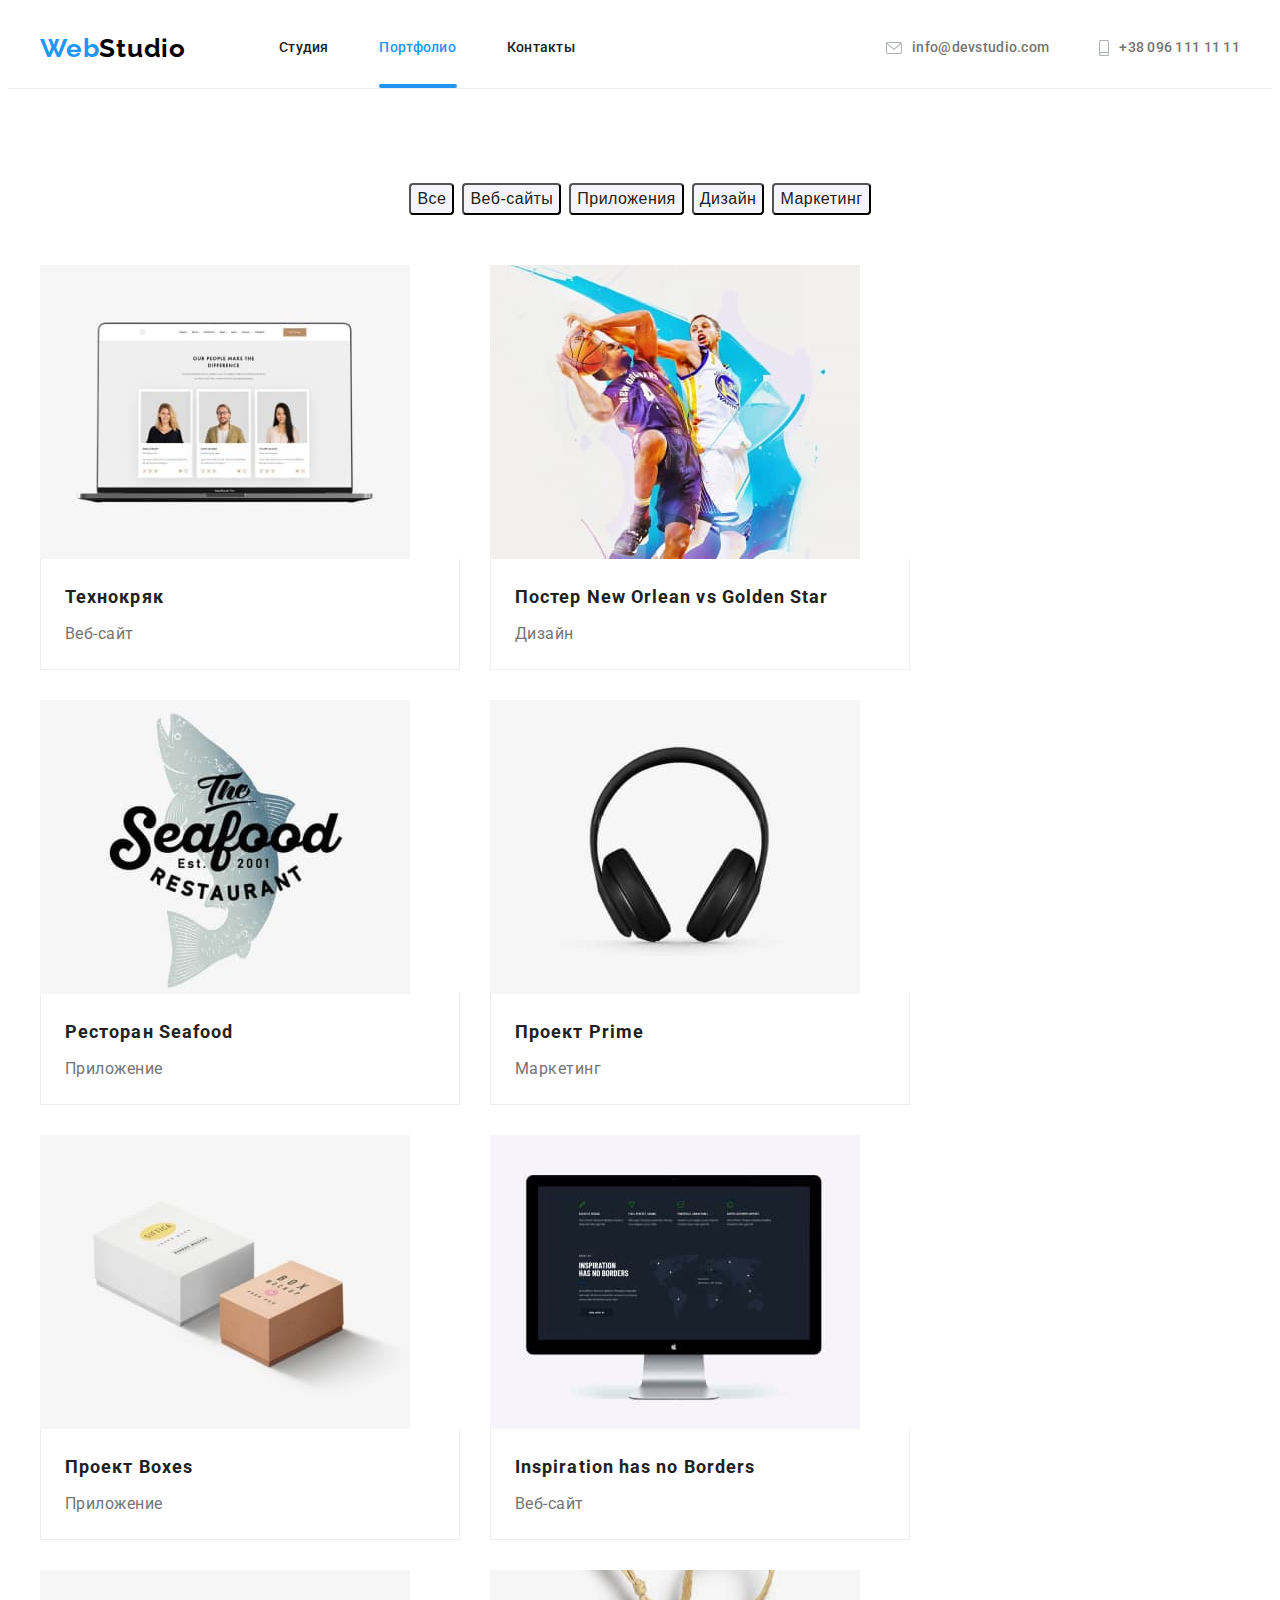
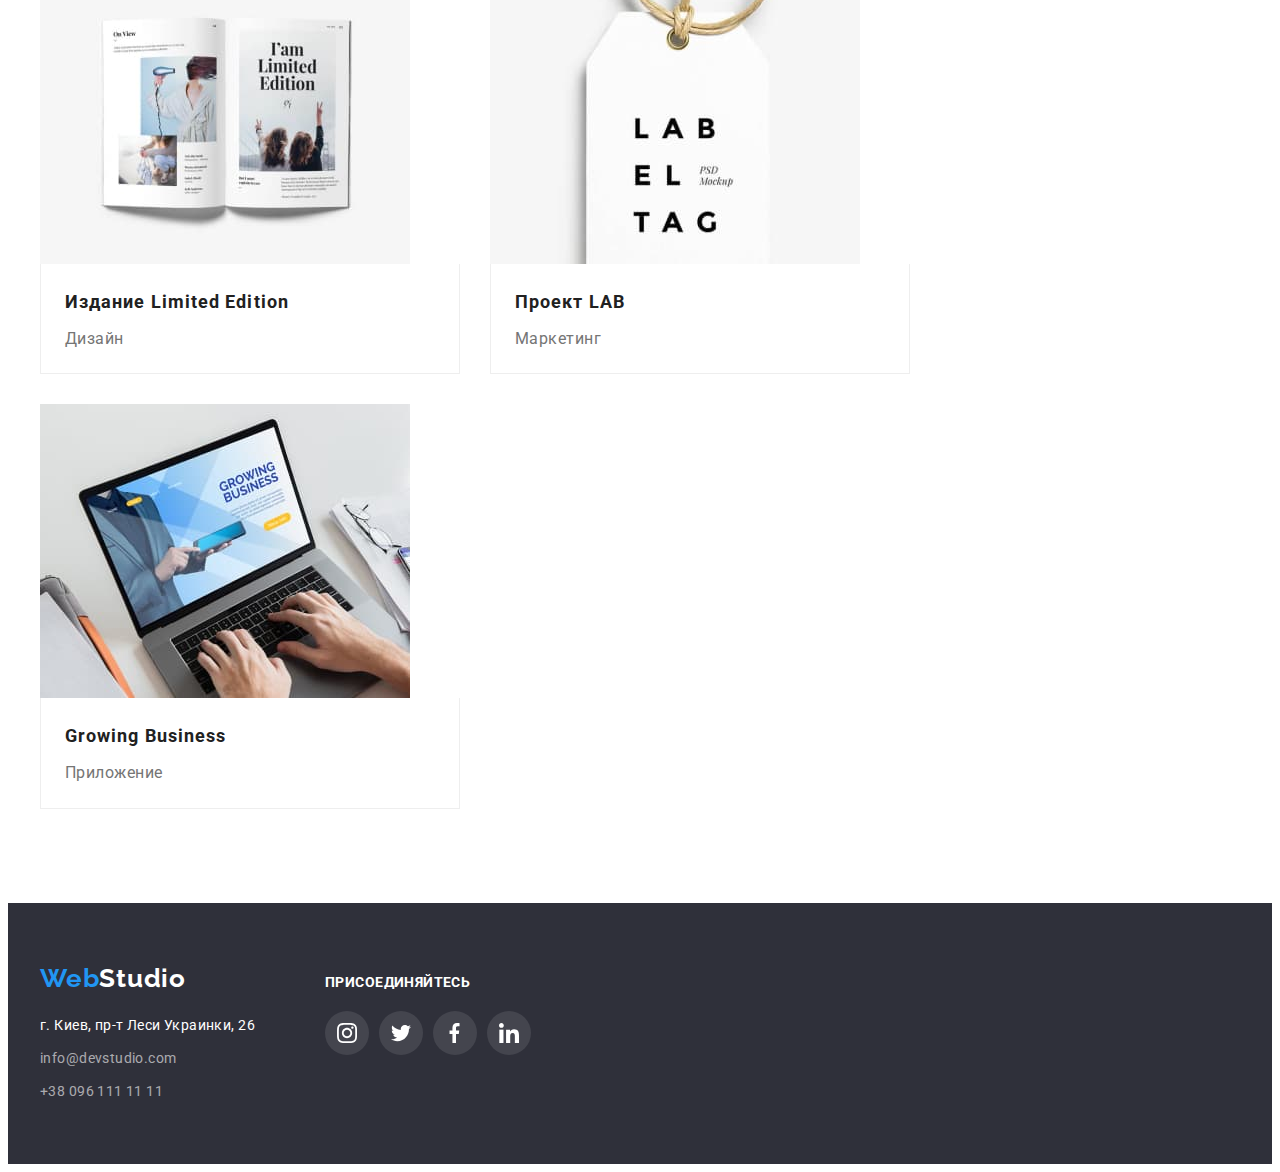
==== portfolio.html @ 6bd41afa "added files from previous work" ====
<!DOCTYPE html>
<html lang="ru">

<head>
    <meta charset="UTF-8">
    <meta http-equiv="X-UA-Compatible" content="IE=edge">
    <meta name="viewport" content="width=device-width, initial-scale=1.0">
    <title>Document</title>
    <link rel="stylesheet" href="https://cdnjs.cloudflare.com/ajax/libs/modern-normalize/1.0.0/modern-normalize.min.css" integrity="sha512-ISS7cAi1PEhQ8jnbJpJZMd29NlhNj4AWYyLOSp2CE/CsHxTCu+r+t0D2yoJudVrd0/8fTVPUVDzY5Tvli75u/g==" crossorigin="anonymous" />
    <link rel="preconnect" href="https://fonts.gstatic.com">
    <link rel="stylesheet" href="https://fonts.googleapis.com/css2?family=Raleway:wght@700&family=Roboto:wght@400;500;700;900&display=swap">
    <link rel="stylesheet" href="./css/styles.css">
</head>
<body>

    <header class="header">
        <div class="container">
            <nav class="navigation">
                <a class="logo-link link" lang="en" href="./index.html">
                    Web<span class="logo-part">Studio</span>
                </a>
                <ul class="navigation-list list">
                    <li class="navigation-item">
                        <a class="navigation-link link" href="./index.html">Студия</a>
                    </li>
                    <li class="navigation-item">
                        <a class="navigation-link link active-link-portfolio" href="./portfolio.html">Портфолио</a>
                    </li>
                    <li class="navigation-item">
                        <a class="navigation-link link" href="">Контакты</a>
                    </li>
                </ul>
            </nav>
            <ul class="contact">
                <li class="contact-list list">
                    <a class="contact-link link" lang="en" href="mailto:info@devstudio.com">
                        <svg class="contact-icon" width="16" height="12">
                            <use href="./images/sprite.svg#icon-envelope"></use>
                        </svg>
                        info@devstudio.com
                    </a>
                </li>
                <li class="contact-list list">
                    <a class="contact-link link" href="tel:+380961111111">
                        <svg class="contact-icon" width="10" height="16">
                            <use href="./images/sprite.svg#icon-smartphone"></use>
                        </svg>
                        +38 096 111 11 11
                    </a>
                </li>
            </ul>
        </div>
    </header>

    <main class="portfolio">
        <section class="portfolio-section">
            <div class="container">
                <h1 class="title visually-hidden">Портфолио</h1>
                <h2 class="subtitle visually-hidden">Резаделы портфолио</h2>
                <ul class="portfolio-list-btn list">
                    <li class="portfolio-item-btn">
                        <button class="portfolio-btn" type="button">Все</button>
                    </li>
                    <li class="portfolio-item-btn">
                        <button class="portfolio-btn" type="button">Веб-сайты</button>
                    </li>
                    <li class="portfolio-item-btn">
                        <button class="portfolio-btn" type="button">Приложения</button>
                    </li>
                    <li class="portfolio-item-btn">
                        <button class="portfolio-btn" type="button">Дизайн</button>
                    </li>
                    <li class="portfolio-item-btn">
                        <button class="portfolio-btn" type="button">Маркетинг</button>
                    </li>
                </ul>
                <ul class="portfolio-list list">
                    <li class="portfolio-item">
                        <a class="portfolio-link link" href="">
                            <div class="portfolio-content-wrapper">
                                <img src="./images/portfolio/img-website-techno-crack.jpg" 
                                    alt="ноутбук с открытым сайтом" width="370" height="294">
                                <p class="overlay">
                                    Технокряк это современная площадка распространения коронавируса. Компании используют эту платформу для цифрового
                                    шпионажа и атак на защищённые сервера конкурентов.
                                </p>
                            </div>
                            <div class="portfolio-block">
                                <h3 class="portfolio-title" class="portfolio-title">Технокряк</h3>
                                <p class="portfolio-description">Веб-сайт</p>
                            </div>
                        </a>
                    </li>
                    <li class="portfolio-item">
                        <a class="portfolio-link link" href="">
                            <div class="portfolio-content-wrapper">
                                <img src="./images/portfolio/img-design-poster-new-orlean-vs-golden-star.jpg"
                                    alt="игра в баскетбол между двумя игроками" width="370" height="294">
                                <p class="overlay">
                                    Технокряк это современная площадка распространения коронавируса. Компании используют эту платформу для цифрового
                                    шпионажа и атак на защищённые сервера конкурентов.
                                </p>
                            </div>
                            <div class="portfolio-block">
                                <h3 class="portfolio-title">Постер New Orlean vs Golden Star</h3>
                                <p class="portfolio-description">Дизайн</p>
                            </div>
                        </a>
                    </li>
                    <li class="portfolio-item">
                        <a class="portfolio-link link" href="">
                            <div class="portfolio-content-wrapper">
                                <img src="./images/portfolio/img-attachment-restaurant-seafood.jpg" 
                                    alt="эмблема ресторана" width="370" height="294">
                                <p class="overlay">
                                    Технокряк это современная площадка распространения коронавируса. Компании используют эту платформу для цифрового
                                    шпионажа и атак на защищённые сервера конкурентов.
                                </p>
                            </div>
                            <div class="portfolio-block">
                                <h3 class="portfolio-title">Ресторан Seafood</h3>
                                <p class="portfolio-description">Приложение</p>
                            </div>
                        </a>
                    </li>
                    <li class="portfolio-item">
                        <a class="portfolio-link link" href="">
                            <div class="portfolio-content-wrapper">
                                <img src="./images/portfolio/img-marketing-project-prime.jpg" 
                                    alt="черные наушники" width="370" height="294">
                                <p class="overlay">
                                    Технокряк это современная площадка распространения коронавируса. Компании используют эту платформу для цифрового
                                    шпионажа и атак на защищённые сервера конкурентов.
                                </p>
                            </div>
                            <div class="portfolio-block">
                                <h3 class="portfolio-title">Проект Prime</h3>
                                <p class="portfolio-description">Маркетинг</p>
                            </div>
                        </a>
                    </li>
                    <li class="portfolio-item">
                        <a class="portfolio-link link" href="">
                            <div class="portfolio-content-wrapper">
                                <img src="./images/portfolio/img-attachment-project-boxes.jpg" 
                                    alt="два ящика лежат друг возле друга" width="370" height="294">
                                <p class="overlay">
                                    Технокряк это современная площадка распространения коронавируса. Компании используют эту платформу для цифрового
                                    шпионажа и атак на защищённые сервера конкурентов.
                                </p>
                            </div>
                            <div class="portfolio-block">
                                <h3 class="portfolio-title">Проект Boxes</h3>
                                <p class="portfolio-description">Приложение</p>
                            </div>
                        </a>
                    </li>
                    <li class="portfolio-item">
                        <a class="portfolio-link link" href="">
                            <div class="portfolio-content-wrapper">
                                <img src="./images/portfolio/img-website-inspiration-has-no-borders.jpg" 
                                    alt="монитор на котором открыт сайт" width="370" height="294">
                                <p class="overlay">
                                    Технокряк это современная площадка распространения коронавируса. Компании используют эту платформу для цифрового
                                    шпионажа и атак на защищённые сервера конкурентов.
                                </p>
                            </div>
                            <div class="portfolio-block">
                                <h3 class="portfolio-title" lang="en">Inspiration has no Borders</h3>
                                <p class="portfolio-description">Веб-сайт</p>
                            </div>
                        </a>
                    </li>
                    <li class="portfolio-item">
                        <a class="portfolio-link link" href="">
                            <div class="portfolio-content-wrapper">
                                <img src="./images/portfolio/img-design-edition-limited-edition.jpg" 
                                    alt="открытая книга" width="370" height="294">
                                <p class="overlay">
                                    Технокряк это современная площадка распространения коронавируса. Компании используют эту платформу для цифрового
                                    шпионажа и атак на защищённые сервера конкурентов.
                                </p>
                            </div>
                            <div class="portfolio-block">
                                <h3 class="portfolio-title">Издание Limited Edition</h3>
                                <p class="portfolio-description">Дизайн</p>
                            </div>
                        </a>
                    </li>
                    <li class="portfolio-item">
                        <a class="portfolio-link link" href="">
                            <div class="portfolio-content-wrapper">
                                <img src="./images/portfolio/img-marketing-project-lab.jpg" 
                                    alt="белый жетон" width="370" height="294">
                                <p class="overlay">
                                    Технокряк это современная площадка распространения коронавируса. Компании используют эту платформу для цифрового
                                    шпионажа и атак на защищённые сервера конкурентов.
                                </p>
                            </div>
                            <div class="portfolio-block">
                                <h3 class="portfolio-title">Проект LAB</h3>
                                <p class="portfolio-description">Маркетинг</p>
                            </div>
                        </a>
                    </li>
                    <li class="portfolio-item">
                        <a class="portfolio-link link" href="">
                            <div class="portfolio-content-wrapper">
                                <img src="./images/portfolio/img-attachment-growing-business.jpg" 
                                alt="ноутбук на котором видны руки человека" width="370" height="294">
                                <p class="overlay">
                                    Технокряк это современная площадка распространения коронавируса. Компании используют эту платформу для цифрового
                                    шпионажа и атак на защищённые сервера конкурентов.
                                </p>
                            </div>
                            <div class="portfolio-block">
                                <h3 class="portfolio-title" lang="en">Growing Business</h3>
                                <p class="portfolio-description">Приложение</p>
                            </div>
                        </a>
                    </li>
                </ul>
            </div>
        </section>
    </main>

    <footer class="footer">
        <div class="container">
            <div class="footer-contact-box">
                <a class="footer-logo-link link" lang="en" href="./index.html">
                    Web<span class="logo-part-two">Studio</span>
                </a>
                <address class="address">
                    <ul class="address-list list">
                        <li class="address-item">
                            <a class="address-links link" href="https://goo.gl/maps/jgwV1go1cH7ySbFs9" target="_blank"
                                rel="noopener noreferrel">г. Киев, пр-т Леси Украинки, 26</a>
                        </li>
                        <li class="address-item">
                            <a class="address-link link" lang="en" href="mailto:info@devstudio.com">info@devstudio.com</a>
                        </li>
                        <li class="address-item">
                            <a class="address-link link" href="tel:+380961111111">+38 096 111 11 11</a>
                        </li>
                    </ul>
                </address>
            </div>
            <div class="footer-social-box">
                <h3 class="footer-social-title">присоединяйтесь</h3>
                <ul class="social-list list">
                    <li class="social-list-item-black">
                        <a class="social-list-link-black link" href="">
                            <svg class="social-list-icon-black" width="20" height="20">
                                <use href="./images/sprite.svg#icon-instagram"></use>
                            </svg>
                        </a>
                    </li>
                    <li class="social-list-item-black">
                        <a class="social-list-link-black link" href="">
                            <svg class="social-list-icon-black" width="20" height="20">
                                <use href="./images/sprite.svg#icon-twitter"></use>
                            </svg>
                        </a>
                    </li>
                    <li class="social-list-item-black">
                        <a class="social-list-link-black link" href="">
                            <svg class="social-list-icon-black" width="20" height="20">
                                <use href="./images/sprite.svg#icon-facebook"></use>
                            </svg>
                        </a>
                    </li>
                    <li class="social-list-item-black">
                        <a class="social-list-link-black link" href="">
                            <svg class="social-list-icon-black" width="20" height="20">
                                <use href="./images/sprite.svg#icon-linkedin"></use>
                            </svg>
                        </a>
                    </li>
                </ul>
            </div>
        </div>
    </footer>

</body>
</html>
---- css/styles.css ----
h1,
h2,
h3,
h4,
h5,
h6,
p {
  margin: 0;
}
ul,
ol {
  margin: 0;
  padding: 0;
}
img {
  display: block;
}
.link {
  text-decoration: none;
}
.list {
  list-style: none;
}

:root {
  --main-font: "Roboto", sans-serif;
  --secondary-font: "Raleway", sans-serif;
  --main-color: #212121;
  --accent-color: #2196f3;
  --secondary-color: #ffffff;
  --text-color: #757575;
  --logo-color: #000000;
  --bg-main-color: #2f303a;
  --bg-accent-color: #f5f4fa;
  --bg-button-color: #188ce8;
  --icon-color: #afb1b8;
  --section-pt: 94px;
  --section-pb: 94px;
  --pt: 15px;
  --pb: 15px;
}

body {
  font-family: var(--main-font);
  color: var(--text-color);
}

.visually-hidden {
  position: absolute !important;
  clip: rect(1px 1px 1px 1px); /* IE6, IE7 */
  clip: rect(1px, 1px, 1px, 1px);
  padding: 0 !important;
  border: 0 !important;
  height: 1px !important;
  width: 1px !important;
  overflow: hidden;
}

.container {
  width: 1200px;
  margin: 0 auto;
  padding-left: 15px;
  padding-right: 15px;
}
/* ============= COMPONENTS ============= */
.title {
  font-weight: 900;
  font-size: 44px;
  line-height: 1.36;
  letter-spacing: 0.06em;
  text-transform: uppercase;
  color: var(--secondary-color);
  max-width: 696px;
  margin: 0 auto;
}
.subtitle {
  font-weight: 700;
  font-size: 36px;
  line-height: 1.16;
  text-align: center;
  letter-spacing: 0.03em;
  color: var(--main-color);
  margin-bottom: 50px;
}
.social-list {
  display: flex;
  align-items: center;
  justify-content: space-between;
}
.social-list-item-black:not(:last-child) {
  margin-right: 10px;
}
.social-list-link {
  display: flex;
  justify-content: center;
  align-items: center;
  width: 44px;
  height: 44px;
  border-radius: 50%;
  transition: background-color 250ms cubic-bezier(0.4, 0, 0.2, 1);
}
.social-list-link-black {
  display: flex;
  justify-content: center;
  align-items: center;
  width: 44px;
  height: 44px;
  border-radius: 50%;
  background-color: rgba(255, 255, 255, 0.1);
  transition: background-color 250ms cubic-bezier(0.4, 0, 0.2, 1);
}
.social-list-icon {
  fill: var(--icon-color);
  transition: fill 250ms cubic-bezier(0.4, 0, 0.2, 1);
}
.social-list-icon-black {
  fill: var(--secondary-color);
}
.social-list-link:hover,
.social-list-link:focus {
  background-color: var(--accent-color);
}
.social-list-link-black:hover,
.social-list-link-black:focus {
  background-color: var(--accent-color);
}
.social-list-link:hover .social-list-icon,
.social-list-link:focus .social-list-icon {
  fill: var(--secondary-color);
}

/* ============= END COMPONENTS ============= */

/*-----------------HEADER--------------------*/
.header {
  font-weight: 500;
  font-size: 14px;
  line-height: 1.14;
  letter-spacing: 0.02em;
  border-bottom: 1px solid #ececec;
}
.header .container {
  display: flex;
  align-items: center;
}
.navigation {
  display: flex;
  align-items: center;
}
.logo-link {
  font-family: var(--secondary-font);
  font-weight: 700;
  font-size: 26px;
  line-height: 1.19;
  letter-spacing: 0.03em;
  color: var(--accent-color);
  margin-right: 93px;
}
.logo-part {
  color: var(--logo-color);
}
.navigation-list {
  display: flex;
  align-items: center;
}
.navigation-item:not(:last-child) {
  margin-right: 50px;
}
.navigation-link {
  color: var(--main-color);
  padding-top: 32px;
  transition: color 250ms cubic-bezier(0.4, 0, 0.2, 1);
}
.navigation-link:hover,
.navigation-link:focus {
  color: var(--accent-color);
}
.active-link {
  color: var(--accent-color);
  display: flex;
  align-items: center;
  flex-direction: column;
  
}
.active-link::after {
  content: "";
  display: inline-block;
  margin-top: 28px;
  background-color: var(--accent-color);
  border-radius: 2px;
  width: 48px;
  height: 4px;
}
.active-link-portfolio{
  color: var(--accent-color);
  display: flex;
  align-items: center;
  flex-direction: column;
  
}
.active-link-portfolio::after {
  content: "";
  display: inline-block;
  margin-top: 28px;
  background-color: var(--accent-color);
  border-radius: 2px;
  width: 78px;
  height: 4px;
}


.contact {
  display: flex;
  align-items: center;
  margin-left: auto;
}
.contact-list:not(:last-child) {
  margin-right: 50px;
}
.contact-link {
  display: flex;
  align-items: center;
  justify-content: center;
  color: var(--text-color);
  padding-top: 10px;
  padding-bottom: 10px;
  transition: color 250ms cubic-bezier(0.4, 0, 0.2, 1);
}
.contact-icon {
  fill: var(--icon-color);
  margin-right: 10px;
  transition: fill 250ms cubic-bezier(0.4, 0, 0.2, 1);
}
.contact-link:hover,
.contact-link:focus {
  color: var(--accent-color);
}
.contact-link:hover .contact-icon,
.contact-link:focus .contact-icon {
  fill: var(--accent-color);
}
/*-----------------END HEADER--------------------*/

/*-----------------MAIN--------------------*/
/*-----------------HERO--------------------*/
.hero {
  max-width: 1600px;
  margin: 0 auto;
  background-color: var(--bg-main-color);
  background-image: linear-gradient(
      rgba(47, 48, 58, 0.4),
      rgba(47, 48, 58, 0.4)
    ),
    url(../images/hero/img-bg.jpg);
  background-repeat: no-repeat;
  background-size: cover;
}
.hero .container {
  text-align: center;
  padding: 200px 0;
}
.modal-btn {
  min-width: 136px;
  padding: 10px 32px;
  margin-top: 30px;
  font-weight: 700;
  font-size: 16px;
  line-height: 1.87;
  letter-spacing: 0.06em;
  cursor: pointer;
  color: var(--secondary-color);
  background-color: var(--accent-color);
  box-shadow: 0px 4px 4px rgba(0, 0, 0, 0.15);
  border-radius: 4px;
  transition: background-color 250ms cubic-bezier(0.4, 0, 0.2, 1);
}

.modal-btn:hover,
.modal-btn:focus {
  background-color: var(--bg-button-color);
}
/*-----------------END HERO--------------------*/

/*-----------------ABOUT--------------------*/
.about {
  padding-top: var(--section-pt);
  padding-bottom: 47px;
}

.about .container {
  display: flex;
  align-items: center;
}
.about-list {
  display: flex;
  flex-wrap: wrap;
  margin-left: -30px;
  margin-top: -30px;
}
.about-item {
  flex-basis: calc(100% / 4 - 30px);
  margin-left: 30px;
  margin-top: 30px;
}
.about-box {
  width: 270px;
  height: 120px;
  display: flex;
  justify-content: center;
  align-items: center;
  margin-bottom: 30px;
  background: var(--bg-accent-color);
  border-radius: 4px;
}
.about-title {
  font-weight: 700;
  font-size: 14px;
  line-height: 1.14;
  letter-spacing: 0.03em;
  text-transform: uppercase;
  color: var(--main-color);
  margin-bottom: 10px;
}
.about-description {
  font-size: 14px;
  line-height: 1.71;
  letter-spacing: 0.03em;
}
/*-----------------END ABOUT------------------------*/

/*-----------------DOING------------------------*/
.doing {
  padding-top: 47px;
  padding-bottom: var(--section-pb);
}
.doing-list {
  display: flex;
  flex-wrap: wrap;
  margin-left: -30px;
  margin-top: -30px;
}
.doing-item {
  position: relative;
  flex-basis: calc(100% / 3 - 30px);
  margin-left: 30px;
  margin-top: 30px;
}

.doing-wrapper-description{
  position: absolute;
  bottom: 0;
  left: 0;
  width: 100%;
  padding-top: 27px;
  padding-bottom: 27px;
  font-weight: 700;
  font-size: 14px;
  line-height: 1.14;
  text-align: center;
  letter-spacing: 0.03em;
  text-transform: uppercase;
  background-color: rgba(47, 48, 58, 0.8);
  color: var(--secondary-color);
}
/*-----------------END DOING------------------------*/

/*-----------------OUR TEAM--------------------*/
.team {
  padding-top: var(--section-pt);
  padding-bottom: var(--section-pb);
  background-color: var(--bg-accent-color);
}
.team-list {
  display: flex;
  flex-wrap: wrap;
  margin-left: -30px;
  margin-top: -30px;
}
.team-item {
  flex-basis: calc(100% / 4 - 30px);
  margin-left: 30px;
  margin-top: 30px;
}
.team-box {
  padding: 30px 32px;
  background-color: var(--secondary-color);
  box-shadow: 0px 1px 3px rgba(0, 0, 0, 0.12), 0px 1px 1px rgba(0, 0, 0, 0.14),
    0px 2px 1px rgba(0, 0, 0, 0.2);
  border-radius: 0px 0px 4px 4px;
}
.team-title {
  font-weight: 500;
  font-size: 16px;
  line-height: 1.18;
  text-align: center;
  letter-spacing: 0.03em;
  color: var(--main-color);
  margin-bottom: 10px;
}
.team-description {
  font-size: 16px;
  line-height: 1.18;
  text-align: center;
  letter-spacing: 0.03em;
  margin-bottom: 16px;
}

/*-----------------END OUR TEAM--------------------*/

/*-----------------CUSTOMERS--------------------*/
.customers {
  padding-top: var(--section-pt);
  padding-bottom: var(--section-pb);
}
.customers-list {
  display: flex;
  flex-wrap: wrap;
  margin-left: -30px;
  margin-top: -30px;
}
.customers-item {
  flex-basis: calc(100% / 6 - 30px);
  margin-left: 30px;
  margin-top: 30px;
}
.customers-link {
  display: flex;
  justify-content: center;
  align-items: center;
  width: 170px;
  height: 90px;
  border: 1px solid var(--icon-color);
  border-radius: 4px;
  fill: var(--icon-color);
  transition: border 250ms cubic-bezier(0.4, 0, 0.2, 1);
}
.customers-icon{
  transition: fill 250ms cubic-bezier(0.4, 0, 0.2, 1);
}

.customers-link:hover,
.customers-link:focus {
  border: 1px solid var(--accent-color);
}
.customers-link:hover .customers-icon,
.customers-link:focus .customers-icon {
  fill: var(--accent-color);
}

/*-----------------END CUSTOMERS--------------------*/

/*-----------------PORTFOLIO--------------------*/
.portfolio-section {
  padding-top: var(--section-pt);
  padding-bottom: var(--section-pb);
}

.portfolio-list-btn {
  display: flex;
  justify-content: center;
  margin-bottom: 50px;
  margin-left: -8px;
}
.portfolio-item-btn {
  margin-left: 8px;
}

.portfolio-btn {
  font-weight: 500;
  font-size: 16px;
  line-height: 1.62;
  text-align: center;
  letter-spacing: 0.03em;
  cursor: pointer;
  color: var(--main-color);
  background-color: var(--bg-accent-color);
  border-radius: 4px;
  transition: color 250ms cubic-bezier(0.4, 0, 0.2, 1), background-color 250ms cubic-bezier(0.4, 0, 0.2, 1), box-shadow 250ms cubic-bezier(0.4, 0, 0.2, 1);
}
.portfolio-btn:hover,
.portfolio-btn:focus {
  color: var(--secondary-color);
  background-color: var(--accent-color);
  box-shadow: 0px 3px 1px rgba(0, 0, 0, 0.1), 0px 1px 2px rgba(0, 0, 0, 0.08),
    0px 2px 2px rgba(0, 0, 0, 0.12);
}
.portfolio-list {
  display: flex;
  flex-wrap: wrap;
  margin-left: -30px;
  margin-top: -30px;
}
.portfolio-item {
  flex-basis: calc(100% / 3 - 30px);
  margin-left: 30px;
  margin-top: 30px;
}
.portfolio-link {
  display: block;
  transition: box-shadow 250ms cubic-bezier(0.4, 0, 0.2, 1);
}

.portfolio-link:hover {
  box-shadow: 0px 1px 1px rgba(0, 0, 0, 0.12), 0px 4px 4px rgba(0, 0, 0, 0.06),
    1px 4px 6px rgba(0, 0, 0, 0.16);
}

.portfolio-content-wrapper{
  position: relative;
  overflow: hidden;
}

.overlay{
  position: absolute;
  top: 0;
  left: 0;
  height: 100%;
  padding: 63px 24px;
  font-weight: 400;
  font-size: 18px;
  line-height: 1.56;
  letter-spacing: 0.03em;
  background: rgba(33, 150, 243, 0.9);
  color: var(--secondary-color);
  overflow: auto;
  transform: translateY(100%);
  transition: transform 250ms cubic-bezier(0.4, 0, 0.2, 1);
}
.portfolio-link:focus .overlay,
.portfolio-link:hover .overlay{
  transform: translateY(0%);
}


.portfolio-block {
  width: 370px;
  border: 1px solid #eeeeee;
  border-top: none;
  padding: 20px 24px;
}
.portfolio-title {
  font-weight: 700;
  font-size: 18px;
  line-height: 2;
  letter-spacing: 0.06em;
  color: var(--main-color);
  margin-bottom: 4px;
}
.portfolio-description {
  font-size: 16px;
  line-height: 1.87;
  letter-spacing: 0.03em;
  color: var(--text-color);
}


/*-----------------END PORTFOLIO--------------------*/
/*-----------------END MAIN--------------------*/

/*-----------------FOOTER--------------------*/
.footer {
  background-color: var(--bg-main-color);
}
.footer .container {
  display: flex;
  align-items: baseline;
  padding-top: 60px;
  padding-bottom: 60px;
}
.footer-contact-box {
  margin-right: 70px;
}
.footer-logo-link {
  font-family: var(--secondary-font);
  font-weight: 700;
  font-size: 26px;
  line-height: 1.19;
  letter-spacing: 0.03em;
  color: var(--accent-color);
}
.logo-part-two {
  color: var(--secondary-color);
}
.address {
  font-style: normal;
  margin-top: 20px;
}

.address-list {
  font-weight: 400;
  font-size: 14px;
  line-height: 1.71;
  letter-spacing: 0.03em;
}
.address-item:not(:last-child) {
  margin-bottom: 9px;
}
.address-links {
  color: var(--secondary-color);
  margin-bottom: 9px;
  transition: color 250ms cubic-bezier(0.4, 0, 0.2, 1);
}
.address-link {
  color: rgba(255, 255, 255, 0.6);
  transition: color 250ms cubic-bezier(0.4, 0, 0.2, 1);
}
.address-links:hover,
.address-links:focus {
  color: var(--accent-color);
  
}
.address-link:hover,
.address-link:focus {
  color: var(--accent-color);
}

.footer-social-title {
  font-weight: 700;
  font-size: 14px;
  line-height: 1.14;
  letter-spacing: 0.03em;
  text-transform: uppercase;
  color: var(--secondary-color);
  margin-bottom: 20px;
}

/*-----------------END FOOTER--------------------*/

.backdrop{
  position: fixed;
  top: 0;
  left: 0;
  width: 100vw;
  height: 100vh;
  background: rgba(0, 0, 0, 0.2);
  transition: all 250ms cubic-bezier(0.4, 0, 0.2, 1);
}
.modal{
  position: absolute;
  top: 50%;
  left: 50%;
  transform: translate(-50%, -50%);
  width: 528px;
  height: 581px;
  background: var(--secondary-color);
  box-shadow: 0px 1px 3px rgba(0, 0, 0, 0.12), 0px 1px 1px rgba(0, 0, 0, 0.14), 0px 2px 1px rgba(0, 0, 0, 0.2);
  border-radius: 4px;
}
.modal-close-btn{
  position: absolute;
  top: 8px;
  right: 8px;
  width: 30px;
  height: 30px;
  border-radius: 50%;
  background: #FFFFFF;
  border: 1px solid rgba(0, 0, 0, 0.1);
  cursor: pointer;
}

  .is-hidden{
  opacity: 0;
  visibility: hidden;
  pointer-events: none;
}
.icon-close-btn{
  position: absolute;
  top: 50%;
  left: 50%;
  transform: translate(-47%, -47%);
  filter: drop-shadow(0px 4px 4px rgba(0, 0, 0, 0.25)), drop-shadow(0px 4px 4px rgba(0, 0, 0, 0.25));
}
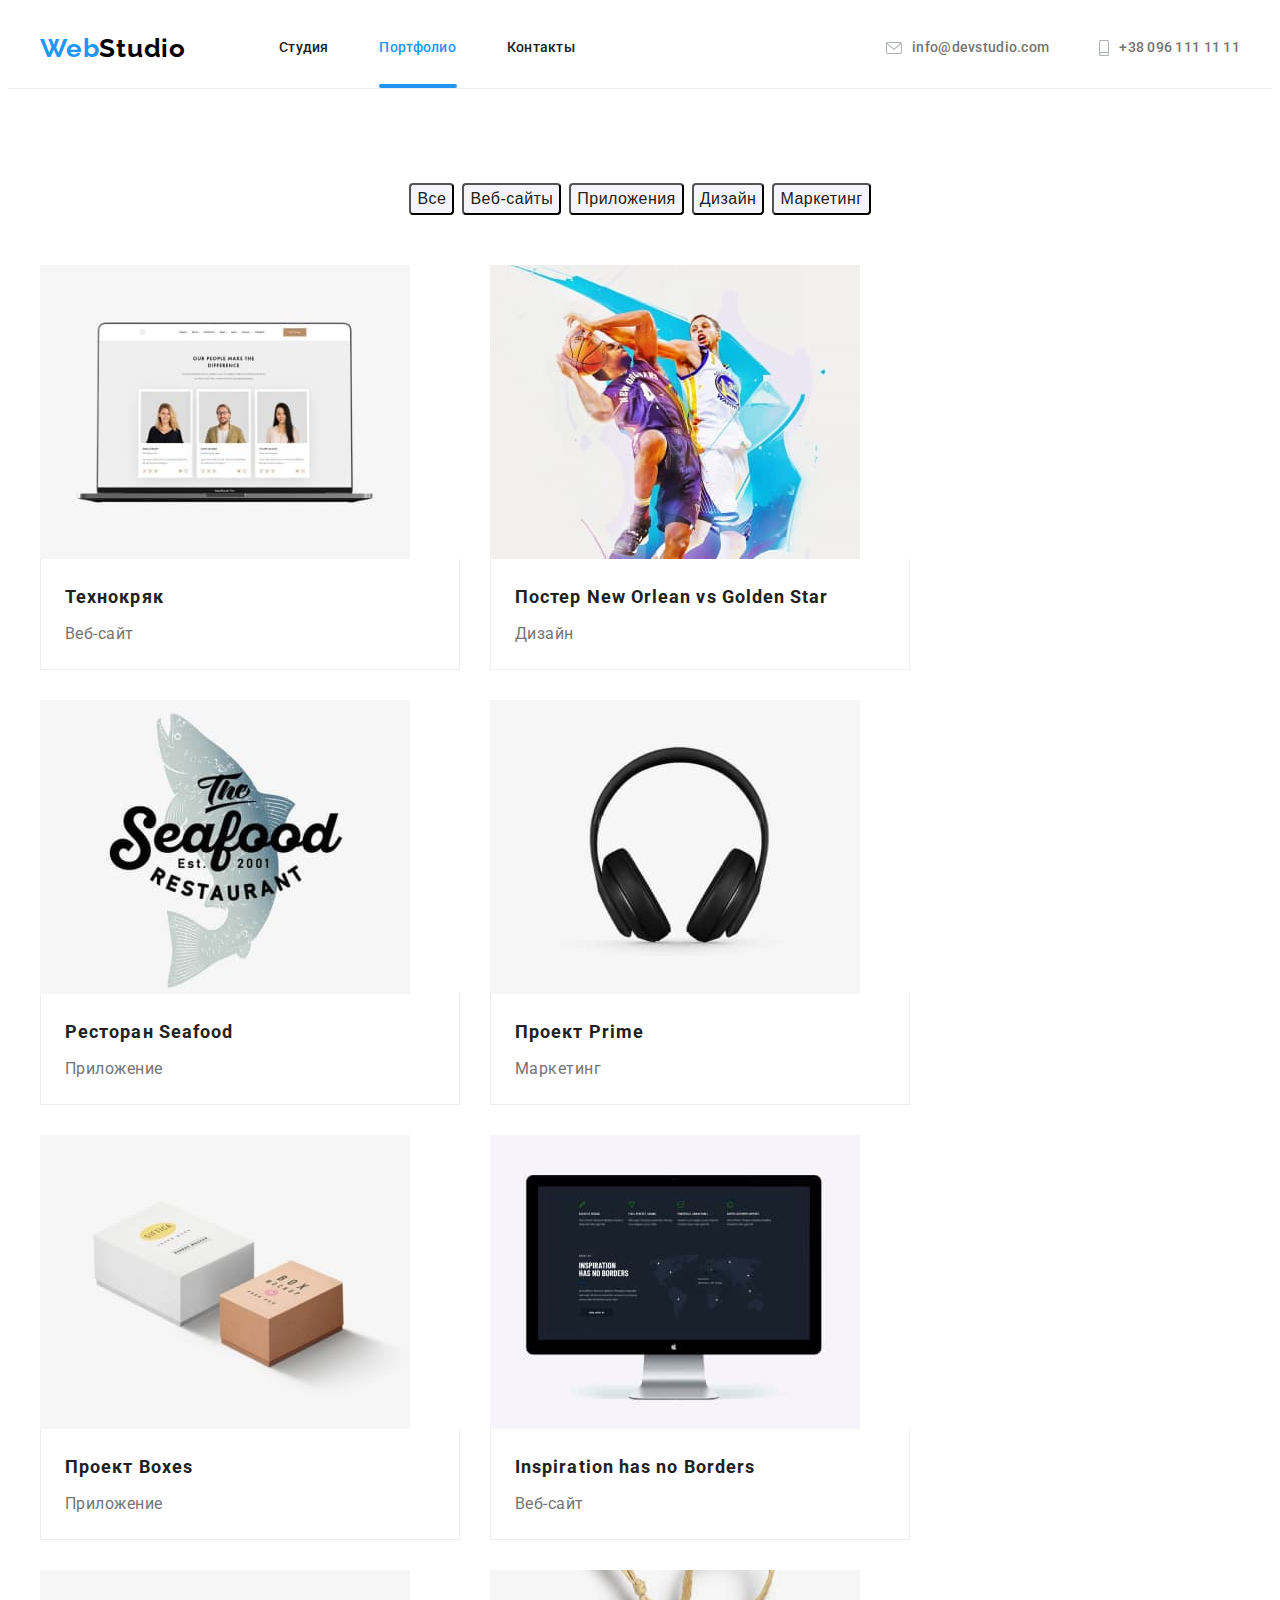
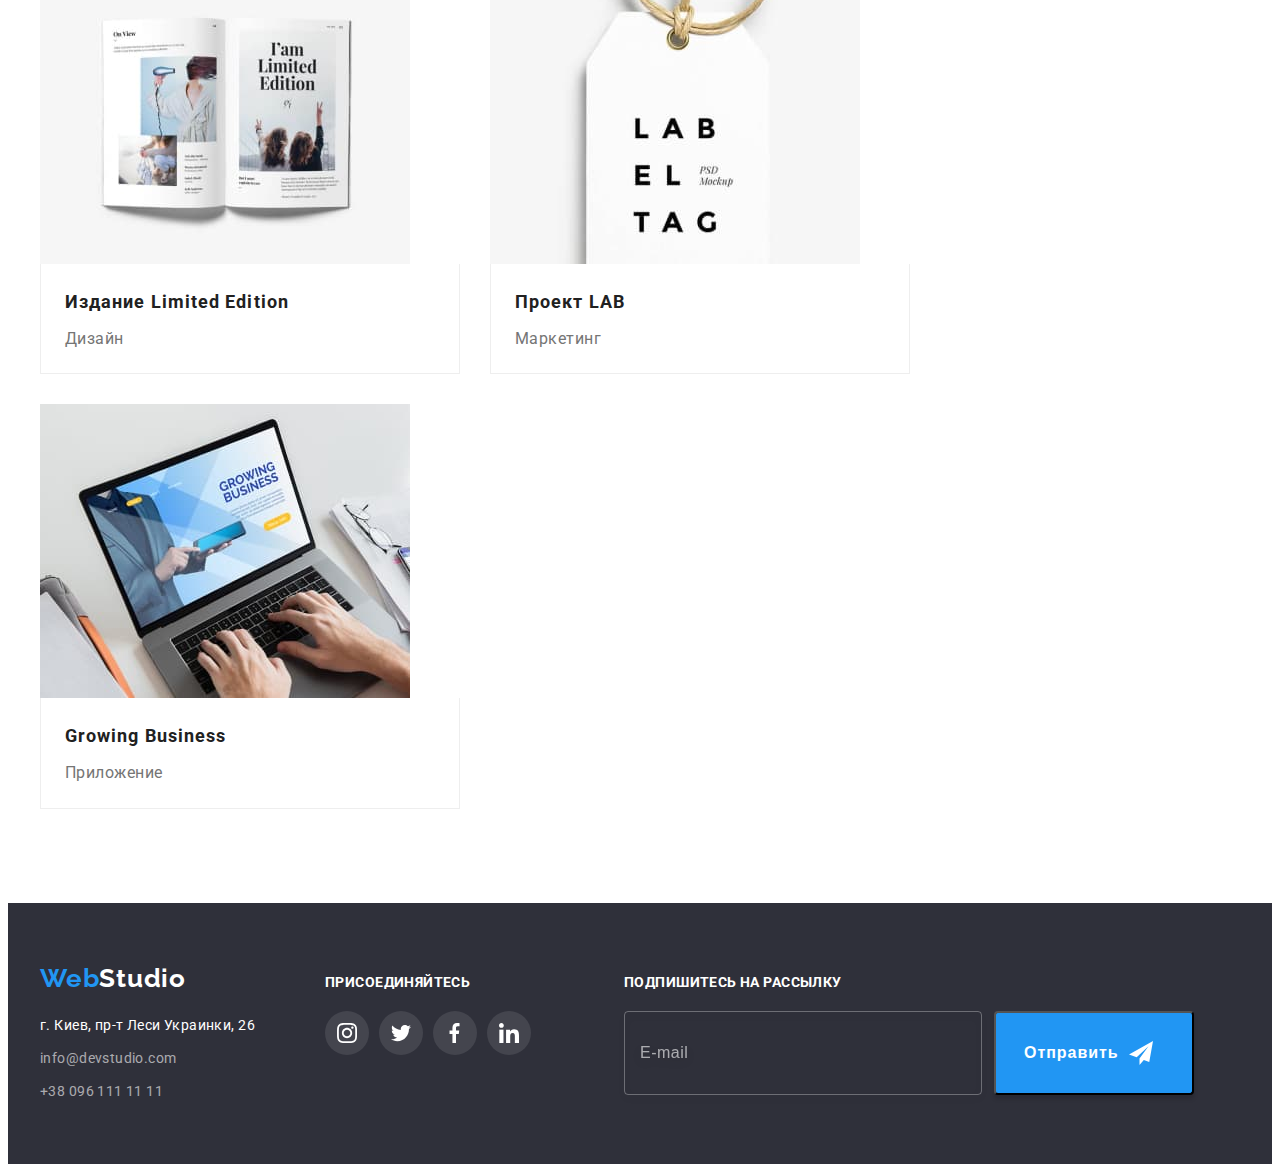
==== commit 7407d09f: "done hw-6" ====
--- a/portfolio.html
+++ b/portfolio.html
@@ -278,6 +278,17 @@
                     </li>
                 </ul>
             </div>
+            <form action="#" class="footer-form">
+                <p class="footer-form-title">Подпишитесь на рассылку</p>
+                <div class="footer-form-box">
+                    <input type="email" name="user-email" class="footer-form-input" placeholder="E-mail" required>
+                    <button type="submit" class="footer-form-btn">Отправить
+                        <svg class="footer-form-icon" width="24" height="24">
+                            <use href="./images/sprite.svg#icon-send"></use>
+                        </svg>
+                    </button>
+                </div>
+            </form>
         </div>
     </footer>
 
--- a/css/styles.css
+++ b/css/styles.css
@@ -180,7 +180,6 @@
   display: flex;
   align-items: center;
   flex-direction: column;
-  
 }
 .active-link::after {
   content: "";
@@ -191,12 +190,11 @@
   width: 48px;
   height: 4px;
 }
-.active-link-portfolio{
+.active-link-portfolio {
   color: var(--accent-color);
   display: flex;
   align-items: center;
   flex-direction: column;
-  
 }
 .active-link-portfolio::after {
   content: "";
@@ -207,7 +205,6 @@
   width: 78px;
   height: 4px;
 }
-
 
 .contact {
   display: flex;
@@ -346,7 +343,7 @@
   margin-top: 30px;
 }
 
-.doing-wrapper-description{
+.doing-wrapper-description {
   position: absolute;
   bottom: 0;
   left: 0;
@@ -434,7 +431,7 @@
   fill: var(--icon-color);
   transition: border 250ms cubic-bezier(0.4, 0, 0.2, 1);
 }
-.customers-icon{
+.customers-icon {
   transition: fill 250ms cubic-bezier(0.4, 0, 0.2, 1);
 }
 
@@ -475,7 +472,9 @@
   color: var(--main-color);
   background-color: var(--bg-accent-color);
   border-radius: 4px;
-  transition: color 250ms cubic-bezier(0.4, 0, 0.2, 1), background-color 250ms cubic-bezier(0.4, 0, 0.2, 1), box-shadow 250ms cubic-bezier(0.4, 0, 0.2, 1);
+  transition: color 250ms cubic-bezier(0.4, 0, 0.2, 1),
+    background-color 250ms cubic-bezier(0.4, 0, 0.2, 1),
+    box-shadow 250ms cubic-bezier(0.4, 0, 0.2, 1);
 }
 .portfolio-btn:hover,
 .portfolio-btn:focus {
@@ -505,12 +504,12 @@
     1px 4px 6px rgba(0, 0, 0, 0.16);
 }
 
-.portfolio-content-wrapper{
+.portfolio-content-wrapper {
   position: relative;
   overflow: hidden;
 }
 
-.overlay{
+.overlay {
   position: absolute;
   top: 0;
   left: 0;
@@ -527,10 +526,9 @@
   transition: transform 250ms cubic-bezier(0.4, 0, 0.2, 1);
 }
 .portfolio-link:focus .overlay,
-.portfolio-link:hover .overlay{
+.portfolio-link:hover .overlay {
   transform: translateY(0%);
 }
-
 
 .portfolio-block {
   width: 370px;
@@ -552,8 +550,6 @@
   letter-spacing: 0.03em;
   color: var(--text-color);
 }
-
-
 /*-----------------END PORTFOLIO--------------------*/
 /*-----------------END MAIN--------------------*/
 
@@ -607,7 +603,6 @@
 .address-links:hover,
 .address-links:focus {
   color: var(--accent-color);
-  
 }
 .address-link:hover,
 .address-link:focus {
@@ -624,9 +619,73 @@
   margin-bottom: 20px;
 }
 
+.footer-form {
+  width: 570px;
+  margin-left: 93px;
+}
+.footer-form-box {
+  display: flex;
+  justify-content: center;
+  margin-top: 20px;
+}
+.footer-form-title {
+  font-weight: 700;
+  font-size: 14px;
+  line-height: 1.14;
+  letter-spacing: 0.03em;
+  text-transform: uppercase;
+  color: var(--secondary-color);
+}
+.footer-form-input {
+  width: 100%;
+  height: 50px;
+  border: 1px solid rgba(255, 255, 255, 0.3);
+  filter: drop-shadow(0px 4px 4px rgba(0, 0, 0, 0.15));
+  border-radius: 4px;
+  transition: border-color 250ms cubic-bezier(0.4, 0, 0.2, 1);
+  margin-right: 12px;
+  padding: 16px 15px;
+  color: var(--secondary-color);
+  background-color: transparent;
+  cursor: pointer;
+}
+
+.footer-form-input::placeholder {
+  font-weight: 400;
+  font-size: 16px;
+  line-height: 1.25;
+  letter-spacing: 0.03em;
+  color: rgba(255, 255, 255, 0.6);
+}
+
+.footer-form-btn {
+  min-width: 200px;
+  padding: 10px 29px 10px 28px;
+  font-weight: 700;
+  font-size: 16px;
+  line-height: 1.87;
+  display: flex;
+  align-items: center;
+  text-align: center;
+  letter-spacing: 0.06em;
+  color: var(--secondary-color);
+  background-color: var(--accent-color);
+  box-shadow: 0px 4px 4px rgba(0, 0, 0, 0.15);
+  border-radius: 4px;
+  cursor: pointer;
+  transition: background-color 250ms cubic-bezier(0.4, 0, 0.2, 1);
+}
+
+.footer-form-btn:hover,
+.footer-form-btn:focus {
+  background-color: var(--bg-button-color);
+}
+.footer-form-icon {
+  margin-left: 10px;
+}
 /*-----------------END FOOTER--------------------*/
 
-.backdrop{
+.backdrop {
   position: fixed;
   top: 0;
   left: 0;
@@ -635,7 +694,7 @@
   background: rgba(0, 0, 0, 0.2);
   transition: all 250ms cubic-bezier(0.4, 0, 0.2, 1);
 }
-.modal{
+.modal {
   position: absolute;
   top: 50%;
   left: 50%;
@@ -643,30 +702,166 @@
   width: 528px;
   height: 581px;
   background: var(--secondary-color);
-  box-shadow: 0px 1px 3px rgba(0, 0, 0, 0.12), 0px 1px 1px rgba(0, 0, 0, 0.14), 0px 2px 1px rgba(0, 0, 0, 0.2);
-  border-radius: 4px;
-}
-.modal-close-btn{
+  box-shadow: 0px 1px 3px rgba(0, 0, 0, 0.12), 0px 1px 1px rgba(0, 0, 0, 0.14),
+    0px 2px 1px rgba(0, 0, 0, 0.2);
+  border-radius: 4px;
+  padding: 40px;
+}
+.modal-close-btn {
   position: absolute;
   top: 8px;
   right: 8px;
   width: 30px;
   height: 30px;
   border-radius: 50%;
-  background: #FFFFFF;
+  background: #ffffff;
   border: 1px solid rgba(0, 0, 0, 0.1);
   cursor: pointer;
 }
 
-  .is-hidden{
+.is-hidden {
   opacity: 0;
   visibility: hidden;
   pointer-events: none;
 }
-.icon-close-btn{
+.icon-close-btn {
   position: absolute;
   top: 50%;
   left: 50%;
   transform: translate(-47%, -47%);
-  filter: drop-shadow(0px 4px 4px rgba(0, 0, 0, 0.25)), drop-shadow(0px 4px 4px rgba(0, 0, 0, 0.25));
-}
+  filter: drop-shadow(0px 4px 4px rgba(0, 0, 0, 0.25)),
+    drop-shadow(0px 4px 4px rgba(0, 0, 0, 0.25));
+}
+
+.modal-form {
+  display: flex;
+  flex-direction: column;
+}
+.modal-form-title {
+  font-weight: 700;
+  font-size: 20px;
+  line-height: 1.15;
+  text-align: center;
+  letter-spacing: 0.03em;
+  color: var(--main-color);
+  margin-bottom: 12px;
+}
+.modal-form-field {
+  font-weight: 400;
+  font-size: 12px;
+  line-height: 1.17;
+  letter-spacing: 0.01em;
+  color: var(--text-color);
+}
+.modal-form-input-wrapper {
+  position: relative;
+  display: block;
+  margin-top: 4px;
+  margin-bottom: 10px;
+}
+.modal-form-input {
+  width: 100%;
+  height: 40px;
+  border: 1px solid rgba(33, 33, 33, 0.2);
+  border-radius: 4px;
+  padding-left: 42px;
+  transition: border-color 250ms cubic-bezier(0.4, 0, 0.2, 1);
+}
+.modal-form-input:focus {
+  outline: none;
+  border-color: var(--accent-color);
+  cursor: pointer;
+}
+.modal-form-icon {
+  position: absolute;
+  top: 50%;
+  left: 12px;
+  transform: translateY(-50%);
+  transition: fill 250ms cubic-bezier(0.4, 0, 0.2, 1);
+}
+.modal-form-input:focus + .modal-form-icon {
+  fill: var(--accent-color);
+}
+
+.modal-form-message {
+  width: 100%;
+  height: 120px;
+  border: 1px solid rgba(33, 33, 33, 0.2);
+  border-radius: 4px;
+  padding: 12px 16px;
+  margin-top: 4px;
+  margin-bottom: 20px;
+  resize: none;
+}
+.modal-form-message::placeholder {
+  font-weight: 400;
+  font-size: 14px;
+  line-height: 1.14;
+  letter-spacing: 0.01em;
+  color: rgba(117, 117, 117, 0.5);
+  margin-top: 4px;
+  transition: border-color 250ms cubic-bezier(0.4, 0, 0.2, 1);
+}
+.modal-form-message:focus {
+  outline: none;
+  border-color: var(--accent-color);
+}
+.modal-form-check-description {
+  display: flex;
+  align-items: center;
+  font-weight: 400;
+  font-size: 14px;
+  line-height: 1.71;
+  letter-spacing: 0.03em;
+  color: var(--text-color);
+}
+.modal-form-check-description::before {
+  content: "";
+  display: block;
+  width: 16px;
+  height: 15px;
+  border: 1px solid var(--main-color);
+  border-radius: 2px;
+  cursor: pointer;
+  margin-right: 8.38px;
+}
+.modla-form-term:checked + .modal-form-check-description::before {
+  background-image: url(../images/icon-vector.svg);
+  background-color: var(--accent-color);
+  background-position: center;
+  border: 0.2px solid var(--secondary-color);
+  background-repeat: no-repeat;
+}
+.modla-form-term:focus + .modal-form-check-description::before {
+  border: 1px solid var(--accent-color);
+}
+.modla-form-term:checked
+  + .modal-form-check-description
+  .modal-form-check-description-span {
+  opacity: 0.4;
+}
+.modal-form-link {
+  color: var(--accent-color);
+}
+.modal-form-btn {
+  min-width: 200px;
+  padding: 10px 55px 10px 56px;
+  font-weight: 700;
+  font-size: 16px;
+  line-height: 1.87;
+  align-self: center;
+  text-align: center;
+  letter-spacing: 0.06em;
+  color: var(--secondary-color);
+  background-color: var(--accent-color);
+  box-shadow: 0px 4px 4px rgba(0, 0, 0, 0.15);
+  border-radius: 4px;
+  cursor: pointer;
+  transition: background-color 250ms cubic-bezier(0.4, 0, 0.2, 1);
+  margin-top: 30px;
+}
+
+.modal-form-btn:hover,
+.modal-form-btn:focus {
+  background-color: var(--bg-button-color);
+}
